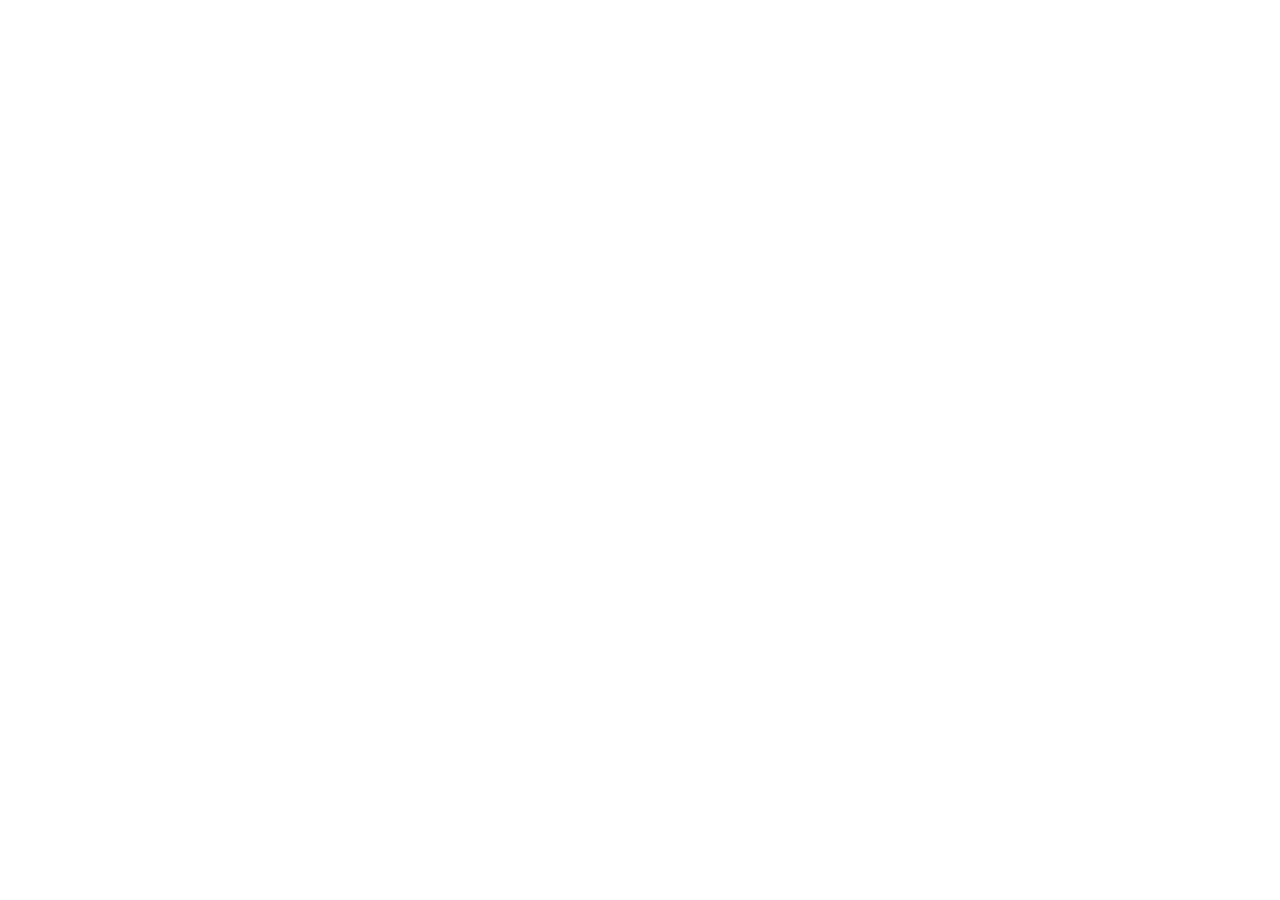
==== about.html @ c60c8b7c "Add files via upload" ====
<!doctype html>
<html lang="en"><head><meta charset="utf-8"><meta name="viewport" content="width=device-width,initial-scale=1">
<title>About — Tecuani Mishpanti</title><meta name="description" content="Documentary photographer and photojournalist based in El Salvador, working across Central America.">
<meta property="og:title" content="About — Tecuani Mishpanti"><meta property="og:description" content="Documentary photographer and photojournalist based in El Salvador, working across Central America."><meta property="og:type" content="website">
<meta property="og:image" content="https://tecuanimishpanti.github.io/images/home/hero-01.jpg">
<link rel="icon" href="favicon/favicon.svg" type="image/svg+xml">
<link rel="preconnect" href="https://fonts.googleapis.com"><link rel="preconnect" href="https://fonts.gstatic.com" crossorigin>
<!-- TIPOGRAFÍAS: para cambiarlas, edita esta línea y las variables --serif / --sans en css/style.css -->
<link rel="stylesheet" href="https://fonts.googleapis.com/css2?family=Instrument+Serif&family=Inter:wght@400;500&display=swap">
<link rel="stylesheet" href="css/style.css"></head>
<body data-page="about"><noscript>Please enable JavaScript. Contact: tecuanimishpanti@gmail.com</noscript>
<script src="js/config.js"></script><script src="js/main.js"></script></body></html>
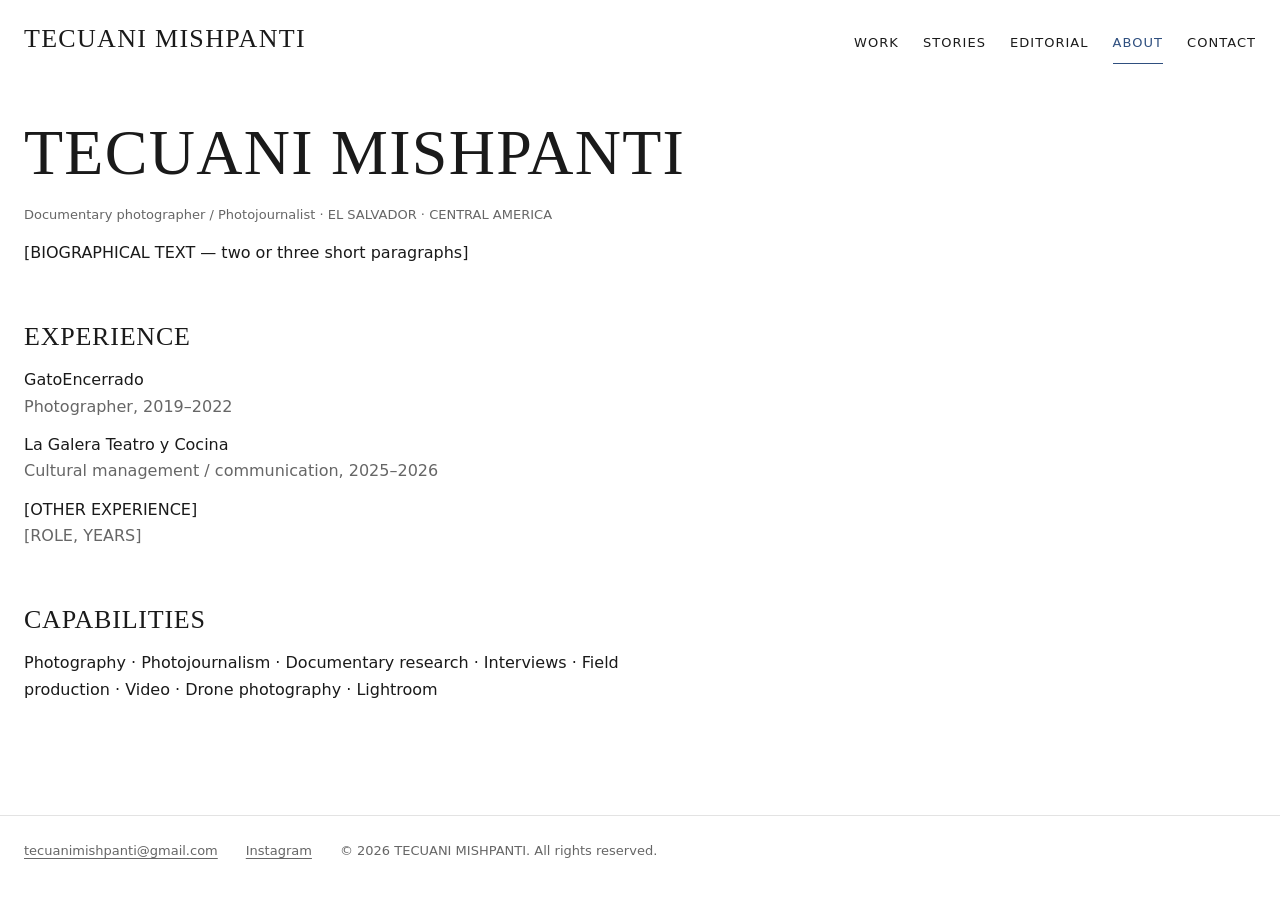
==== commit e7ba8827: "Add files via upload" ====
--- a/about.html
+++ b/about.html
@@ -2,11 +2,11 @@
 <html lang="en"><head><meta charset="utf-8"><meta name="viewport" content="width=device-width,initial-scale=1">
 <title>About — Tecuani Mishpanti</title><meta name="description" content="Documentary photographer and photojournalist based in El Salvador, working across Central America.">
 <meta property="og:title" content="About — Tecuani Mishpanti"><meta property="og:description" content="Documentary photographer and photojournalist based in El Salvador, working across Central America."><meta property="og:type" content="website">
-<meta property="og:image" content="https://tecuanimishpanti.github.io/images/home/hero-01.jpg">
-<link rel="icon" href="favicon/favicon.svg" type="image/svg+xml">
+<meta property="og:image" content="https://tecuanimishpanti.github.io/tecuaniphoto/images/home/hero-01.jpg">
+<link rel="icon" href="favicon.svg" type="image/svg+xml">
 <link rel="preconnect" href="https://fonts.googleapis.com"><link rel="preconnect" href="https://fonts.gstatic.com" crossorigin>
 <!-- TIPOGRAFÍAS: para cambiarlas, edita esta línea y las variables --serif / --sans en css/style.css -->
 <link rel="stylesheet" href="https://fonts.googleapis.com/css2?family=Instrument+Serif&family=Inter:wght@400;500&display=swap">
-<link rel="stylesheet" href="css/style.css"></head>
+<link rel="stylesheet" href="style.css"></head>
 <body data-page="about"><noscript>Please enable JavaScript. Contact: tecuanimishpanti@gmail.com</noscript>
-<script src="js/config.js"></script><script src="js/main.js"></script></body></html>
+<script src="config.js"></script><script src="main.js"></script></body></html>
--- a/style.css
+++ b/style.css
@@ -0,0 +1,65 @@
+/* COLORES: cambia aquí. --accent es el único color de acento (enlaces, página activa, foco). */
+:root {
+  --bg: #fff; --fg: #1a1a1a; --mute: #666; --line: #e3e3e3; --soft: #f1f1f1;
+  --accent: #2f4f7f;
+  /* TIPOGRAFÍAS: deben coincidir con la línea de Google Fonts en cada HTML */
+  --serif: 'Instrument Serif', Georgia, serif;
+  --sans: 'Inter', system-ui, sans-serif;
+  --max: 1320px;
+}
+* { box-sizing: border-box; }
+body { margin: 0; background: var(--bg); color: var(--fg); font: 16px/1.65 var(--sans); }
+a { color: inherit; text-underline-offset: 3px; }
+a:hover { color: var(--accent); }
+:focus-visible { outline: 2px solid var(--accent); outline-offset: 3px; }
+.skip { position: absolute; left: -999px; } .skip:focus { left: 8px; top: 8px; background: #fff; padding: 8px; z-index: 9; }
+
+header { display: flex; justify-content: space-between; align-items: baseline; flex-wrap: wrap; gap: 8px 32px; max-width: var(--max); margin: auto; padding: 22px 24px; }
+.brand { font: 26px var(--serif); letter-spacing: .05em; text-decoration: none; }
+nav a { display: inline-block; margin-left: 24px; padding: 10px 0; font-size: 13px; letter-spacing: .08em; text-decoration: none; border-bottom: 1px solid transparent; }
+nav a[aria-current] { color: var(--accent); border-color: var(--accent); }
+
+main { max-width: var(--max); margin: auto; padding: 0 24px 96px; }
+h1, h2, h3 { font-family: var(--serif); font-weight: 400; line-height: 1.1; margin: 0; }
+h1 { font-size: clamp(34px, 6vw, 64px); margin: 32px 0 16px; letter-spacing: .02em; }
+h2 { font-size: clamp(24px, 3.4vw, 36px); margin: 72px 0 12px; letter-spacing: .03em; }
+h3 { font-size: 26px; margin-bottom: 6px; }
+.meta, .loc, figcaption { color: var(--mute); font-size: 13px; line-height: 1.5; }
+.lede { font: clamp(20px, 2.4vw, 26px)/1.45 var(--serif); max-width: 46em; margin: 24px 0 40px; }
+.roles { font-size: 13px; letter-spacing: .12em; margin: 0 0 6px; }
+.intro { padding: 24px 0 28px; } .intro h1 { margin-top: 0; }
+
+.gal { display: grid; grid-template-columns: repeat(12, 1fr); gap: 40px 24px; align-items: end; margin-top: 28px; }
+figure { margin: 0; grid-column: span 12; }
+figure.wide { grid-column: span 8; } figure.tall { grid-column: span 4; } figure.half { grid-column: span 6; }
+main > figure { margin-bottom: 8px; }
+.open { display: block; width: 100%; padding: 0; border: 0; background: var(--soft); cursor: zoom-in; }
+figure img { display: block; width: 100%; height: auto; }
+main > figure img { max-height: 82vh; object-fit: cover; }
+.missing { display: flex; align-items: center; justify-content: center; width: 100%; background: var(--soft); color: var(--mute); font-size: 12px; padding: 12px; text-align: center; }
+figcaption { margin-top: 8px; }
+
+.toc a { margin-right: 20px; font-size: 13px; letter-spacing: .06em; }
+.story h2 { margin-top: 88px; }
+.ctx, .text { max-width: 40em; } .text h2 { margin-top: 56px; font-size: 26px; }
+.piece { margin-top: 56px; padding-top: 24px; border-top: 1px solid var(--line); } .piece h3 a { text-decoration: none; }
+.more a { margin-right: 20px; }
+.mail { font: clamp(26px, 4vw, 40px) var(--serif); margin: 8px 0; }
+dt { font-weight: 500; margin-top: 12px; } dd { margin: 0; color: var(--mute); }
+footer { display: flex; flex-wrap: wrap; gap: 8px 28px; max-width: var(--max); margin: auto; padding: 24px; border-top: 1px solid var(--line); font-size: 13px; color: var(--mute); }
+
+dialog { width: 100vw; max-width: 100vw; height: 100vh; max-height: 100vh; margin: 0; padding: 48px 56px 16px; border: 0; background: #000; color: #ddd; text-align: center; }
+dialog[open] { display: flex; flex-direction: column; align-items: center; justify-content: center; }
+dialog img { max-width: 100%; max-height: calc(100vh - 120px); object-fit: contain; }
+dialog p { font-size: 13px; margin: 12px 0 0; }
+dialog button { position: absolute; background: none; border: 0; color: #fff; font-size: 40px; width: 52px; height: 64px; cursor: pointer; }
+.x { top: 4px; right: 4px; } .pv { left: 0; top: 50%; } .nx { right: 0; top: 50%; }
+
+@media (max-width: 760px) {
+  header, main, footer { padding-left: 16px; padding-right: 16px; }
+  nav a { margin: 0 18px 0 0; }
+  .gal { gap: 28px 12px; }
+  figure.wide, figure.tall { grid-column: span 12; } figure.half { grid-column: span 6; }
+  dialog { padding: 48px 8px 8px; } .pv, .nx { top: auto; bottom: 8px; }
+}
+@media (prefers-reduced-motion: no-preference) { main > figure img { animation: in .6s ease-out; } @keyframes in { from { opacity: 0; } } }
